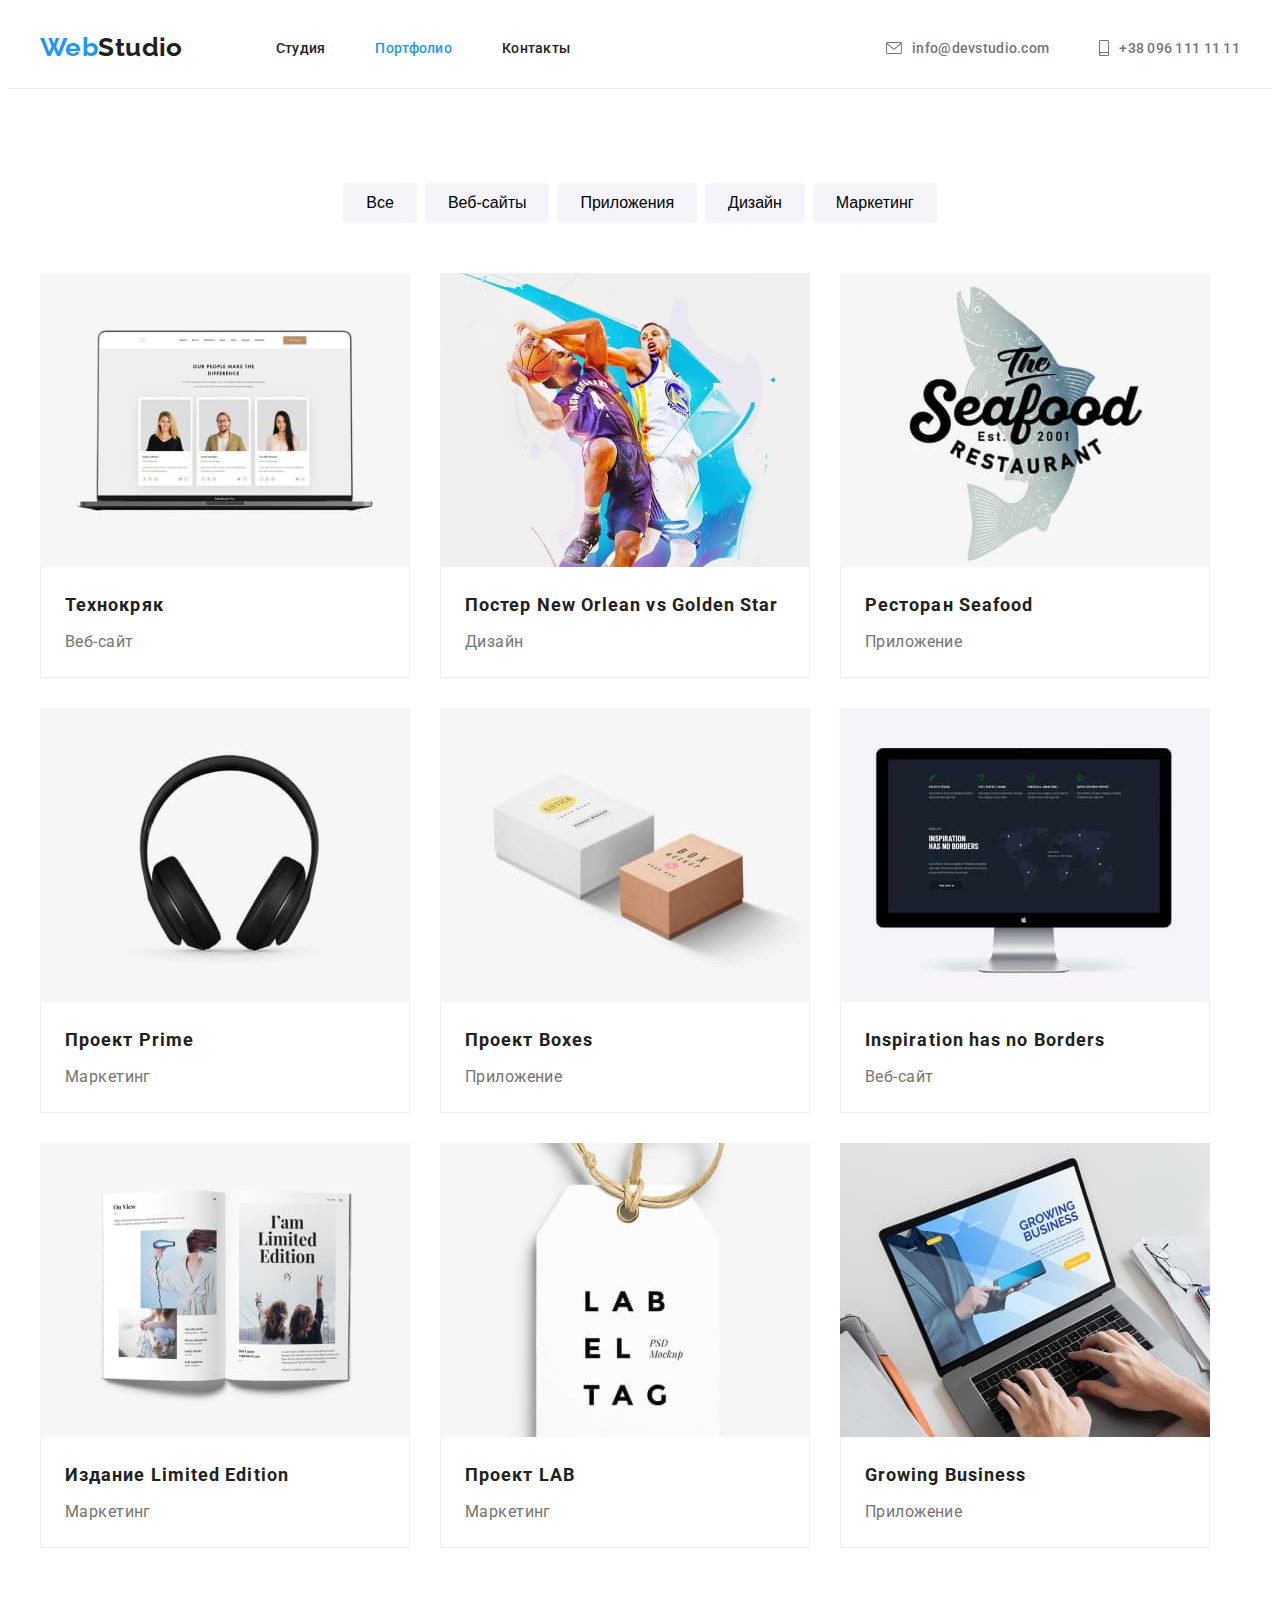
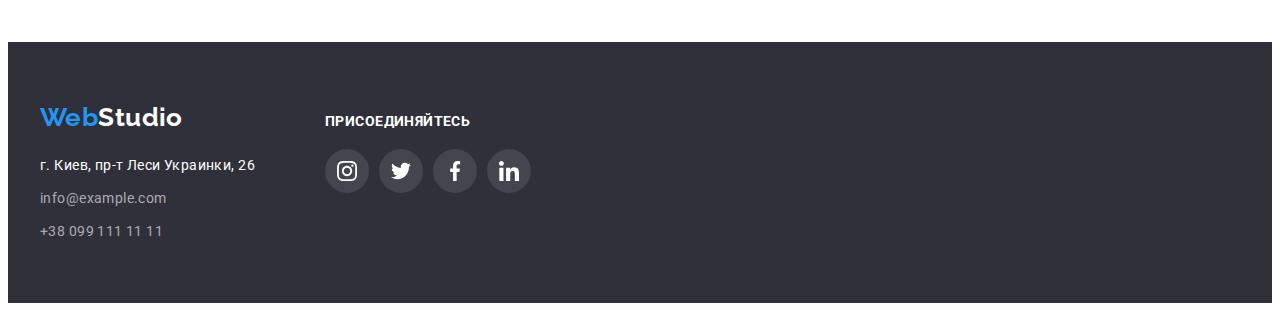
==== portfolio.html @ 10cbb709 "hw_5_start" ====
<!DOCTYPE html>
<html lang="ru">
  <head>
    <meta charset="UTF-8" />
    <meta http-equiv="X-UA-Compatible" content="IE=edge" />
    <meta name="viewport" content="width=device-width, initial-scale=1.0" />
    <title>Портфолио</title>
    <link rel="preconnect" href="https://fonts.googleapis.com" />
    <link rel="preconnect" href="https://fonts.gstatic.com" crossorigin />
    <link
      href="https://fonts.googleapis.com/css2?family=Raleway:wght@700&family=Roboto:wght@400;500;700;900&display=swap"
      rel="stylesheet"
    />
    <link
      rel="stylesheet"
      href="https://cdnjs.cloudflare.com/ajax/libs/modern-normalize/1.1.0/modern-normalize.min.css"
      integrity="sha512-wpPYUAdjBVSE4KJnH1VR1HeZfpl1ub8YT/NKx4PuQ5NmX2tKuGu6U/JRp5y+Y8XG2tV+wKQpNHVUX03MfMFn9Q=="
      crossorigin="anonymous"
      referrerpolicy="no-referrer"
    />
    <link rel="stylesheet" href="./css/styles.css" />
  </head>
  <body>
    <header class="header">
      <div class="container">
        <!--logo-->
        <a class="header-logo link" href="./index.html">
          <span class="header-logo-blue">Web</span>Studio
        </a>
        <!--menu-->
        <nav class="header-nav">
          <ul class="header-menu list">
            <li class="header-m-item">
              <a class="header-link link" href="./index.html">Студия</a>
            </li>
            <li class="header-m-item">
              <a class="header-link link current" href="./portfolio.html"
                >Портфолио</a
              >
            </li>
            <li class="header-m-item">
              <a class="header-link link" href="#contacts">Контакты</a>
            </li>
          </ul>
        </nav>
        <!--contacts-->
        <ul class="header-contact list">
          <li class="header-c-item">
            <a class="header-mail link" href="mailto:info@devstudio.com">
              <svg class="mail-icon" width="16" height="12">
                <use href="./images/icons.svg#icon-mail"></use></svg
              >info@devstudio.com</a
            >
          </li>
          <li class="header-c-item">
            <a class="header-tel link" href="tel:+380961111111">
              <svg class="tel-icon" width="10" height="16">
                <use href="./images/icons.svg#icon-tel"></use></svg
              >+38 096 111 11 11</a
            >
          </li>
        </ul>
      </div>
    </header>
    <main>
      <section class="portfolio">
        <h2 class="visually-hidden">Портфолио</h2>
        <!--filter-->
        <div class="container">
          <ul class="portfolio-b list">
            <li class="portfolio-b-item">
              <button type="button" class="portfolio-button">Все</button>
            </li>
            <li class="portfolio-b-item">
              <button type="button" class="portfolio-button">Веб-сайты</button>
            </li>
            <li class="portfolio-b-item">
              <button type="button" class="portfolio-button">Приложения</button>
            </li>
            <li class="portfolio-b-item">
              <button type="button" class="portfolio-button">Дизайн</button>
            </li>
            <li class="portfolio-b-item">
              <button type="button" class="portfolio-button">Маркетинг</button>
            </li>
          </ul>
          <!--menu-->
          <ul class="portfolio-menu list">
            <li class="portfolio-m-item">
              <a class="portfolio-m-link link" href="">
                <img
                  class="portfolio-m-img"
                  src="./images/1_t.jpg"
                  alt="технокряк"
                  width="370"
                  height="294"
                />
                <div class="portfolio-m-project">
                  <h2 class="portfolio-m-title">Технокряк</h2>
                  <p class="portfolio-m-text">Веб-сайт</p>
                </div>
              </a>
            </li>
            <li class="portfolio-m-item">
              <a class="portfolio-m-link link" href="">
                <img
                  class="portfolio-m-img"
                  src="./images/2_pno_gs.jpg"
                  alt="постер"
                  width="370"
                  height="294"
                />
                <div class="portfolio-m-project">
                  <h2 class="portfolio-m-title">
                    Постер New Orlean vs Golden Star
                  </h2>
                  <p class="portfolio-m-text">Дизайн</p>
                </div>
              </a>
            </li>
            <li class="portfolio-m-item">
              <a class="portfolio-m-link link" href="">
                <img
                  class="portfolio-m-img"
                  src="./images/3_rs.jpg"
                  alt="ресторан"
                  width="370"
                  height="294"
                />
                <div class="portfolio-m-project">
                  <h2 class="portfolio-m-title">Ресторан Seafood</h2>
                  <p class="portfolio-m-text">Приложение</p>
                </div>
              </a>
            </li>
            <li class="portfolio-m-item">
              <a class="portfolio-m-link link" href="">
                <img
                  class="portfolio-m-img"
                  src="./images/4_pp.jpg"
                  alt="прайм"
                  width="370"
                  height="294"
                />
                <div class="portfolio-m-project">
                  <h2 class="portfolio-m-title">Проект Prime</h2>
                  <p class="portfolio-m-text">Маркетинг</p>
                </div>
              </a>
            </li>
            <li class="portfolio-m-item">
              <a class="portfolio-m-link link" href="">
                <img
                  class="portfolio-m-img"
                  src="./images/5_pb.jpg"
                  alt="боксы"
                  width="370"
                  height="294"
                />
                <div class="portfolio-m-project">
                  <h2 class="portfolio-m-title">Проект Boxes</h2>
                  <p class="portfolio-m-text">Приложение</p>
                </div>
              </a>
            </li>
            <li class="portfolio-m-item">
              <a class="portfolio-m-link link" href="">
                <img
                  class="portfolio-m-img"
                  src="./images/6_ib.jpg"
                  alt="вдохновение"
                  width="370"
                  height="294"
                />
                <div class="portfolio-m-project">
                  <h2 class="portfolio-m-title">Inspiration has no Borders</h2>
                  <p class="portfolio-m-text">Веб-сайт</p>
                </div>
              </a>
            </li>
            <li class="portfolio-m-item">
              <a class="portfolio-m-link link" href="">
                <img
                  class="portfolio-m-img"
                  src="./images/7_ele.jpg"
                  alt="издание"
                  width="370"
                  height="294"
                />
                <div class="portfolio-m-project">
                  <h2 class="portfolio-m-title">Издание Limited Edition</h2>
                  <p class="portfolio-m-text">Маркетинг</p>
                </div>
              </a>
            </li>
            <li class="portfolio-m-item">
              <a class="portfolio-m-link link" href="">
                <img
                  class="portfolio-m-img"
                  src="./images/8_pl.jpg"
                  alt="лаборатория"
                  width="370"
                  height="294"
                />
                <div class="portfolio-m-project">
                  <h2 class="portfolio-m-title">Проект LAB</h2>
                  <p class="portfolio-m-text">Маркетинг</p>
                </div>
              </a>
            </li>
            <li class="portfolio-m-item">
              <a class="portfolio-m-link link" href="">
                <img
                  class="portfolio-m-img"
                  src="./images/9_gb.jpg"
                  alt="растущий бизнес"
                  width="370"
                  height="294"
                />
                <div class="portfolio-m-project">
                  <h2 class="portfolio-m-title">Growing Business</h2>
                  <p class="portfolio-m-text">Приложение</p>
                </div>
              </a>
            </li>
          </ul>
        </div>
      </section>
    </main>
    <footer class="footer">
      <div class="container">
        <div class="column-one">
          <!--logo-->
          <a class="footer-logo link" href="./index.html">
            <span class="footer-logo-blue">Web</span>Studio
          </a>
          <!--address-->
          <address class="footer-address" id="contacts">
            <ul class="footer-menu list">
              <li class="footer-m-item">
                <a
                  class="footer-map link"
                  href="https://goo.gl/maps/RR3jkTfYmtPLp5M26"
                  >г. Киев, пр-т Леси Украинки, 26</a
                >
              </li>
              <li class="footer-m-item">
                <a class="footer-mail link" href="mailto:info@devstudio.com"
                  >info@example.com</a
                >
              </li>
              <li class="footer-m-item">
                <a class="footer-tel link" href="tel:+380991111111"
                  >+38 099 111 11 11</a
                >
              </li>
            </ul>
          </address>
        </div>
        <div class="column-two">
          <h3 class="join-title">присоединяйтесь</h3>
          <ul class="join-social list">
            <li class="join-social-item">
              <a class="join-social-link link" href="">
                <svg class="join-social-icon" width="20" height="20">
                  <use href="./images/icons.svg#icon-instagram_2"></use>
                </svg>
              </a>
            </li>
            <li class="join-social-item">
              <a class="join-social-link link" href="">
                <svg class="join-social-icon" width="20" height="20">
                  <use href="./images/icons.svg#icon-twitter_2"></use>
                </svg>
              </a>
            </li>
            <li class="join-social-item">
              <a class="join-social-link link" href="">
                <svg class="join-social-icon" width="20" height="20">
                  <use href="./images/icons.svg#icon-facebook_2"></use>
                </svg>
              </a>
            </li>
            <li class="join-social-item">
              <a class="join-social-link link" href="">
                <svg class="join-social-icon" width="20" height="20">
                  <use href="./images/icons.svg#icon-linkedin_2"></use>
                </svg>
              </a>
            </li>
          </ul>
        </div>
      </div>
    </footer>
  </body>
</html>
---- css/styles.css ----
:root {
    --pas-txt: #212121;
    --act-link-txt: #2196F3;
    --act-btn-txt: #FFFFFF;
    --hd-cont-txt: #757575;
    --ftr-cont-txt: rgba(255, 255, 255, 0.6);
    --sol-bcg: #2F303A;
    --hero-bcg: #E5E5E5;
    --team-bcg: #F5F4FA;    
    }

body {
    font-family: 'Roboto', sans-serif;
    font-size: 14px;
    letter-spacing: 0.03em;
    color: var(--pas-txt);
    background-color: var(--act-btn-txt);    
}

h1, h2, h3, h4, h5, h6, p {
margin-top: 0;
margin-bottom: 0;
}

ul, ol {
    margin-top: 0;
    margin-bottom: 0;
    padding-left: 0;
    }

img {
    display: block;
}

.list {    
    list-style: none;
}

.link {
    text-decoration: none;
}

.container {
    width: 1200px;
    padding-left: 15px;
    padding-right: 15px;
    margin: 0 auto;    
    }

/*------------------------header-------------------------*/

.header {
    border-bottom: 1px solid #ECECEC;
    background: var(--act-btn-txt);    
    }

.header .container { 
    display: flex;
    }

.header-logo {
        margin-right: 93px;
        padding-top: 24px;
        padding-bottom: 25px;

        font-family: 'Raleway';
        font-style: normal;
        font-weight: 700;
        font-size: 26px;
        line-height: calc(31/26);          
        color: var(--pas-txt);        
    }

.header-logo-blue {
        color: var(--act-link-txt);        
        }

.header-menu {
    display: flex;
    }

.header-m-item {    
    margin-right: 50px;
}

.header-m-item:last-child {
    margin-right: 0;
}

.header-link {
        display: block;
        padding-top: 32px;
        padding-bottom: 32px;
        
        font-weight: 500;
        line-height: calc(16/14);
        letter-spacing: 0.02em;
        color: var(--pas-txt);
        
        }

.header-link.current {
    color: var(--act-link-txt);
}

.header-link:hover,
.header-link:focus {
    color: var(--act-link-txt);
}

.header-contact {
    display: flex;
    margin-left: auto;    
}

.header-c-item:not(:last-child) {
    margin-right: 50px;
}

.header-mail,
.header-tel {
        display: flex;
        padding-top: 32px;
        padding-bottom: 32px;
        align-items: center;

        font-weight: 500;        
        line-height: calc(16/14);
        letter-spacing: 0.02em; 
        color: var(--hd-cont-txt);        
    }    

.header-mail:hover,
.header-tel:hover,
.header-mail:focus,
.header-tel:focus {
    color: var(--act-link-txt);
}

.mail-icon,
.tel-icon {
    margin-right: 10px;
    fill: currentColor;
}

/*------------------------main------------------------*/

/*------------solutions------------*/

.solutions {
    padding-top: 200px;
    padding-bottom: 200px;
    text-align: center;
    
    background-color: #C4C4C4;
    background-image: 
    linear-gradient(
        to right,
        rgba(47, 48, 58, 0.4),
        rgba(47, 48, 58, 0.4) 
        ),
    url(../images/solution.jpg);
    max-width: 1600px;
    min-height: 600px;
    margin: 0 auto;
    background-repeat: no-repeat;
    background-position: center;
    background-size: cover;  
}

.solutions-title {
        margin-bottom: 30px;
                
        font-weight: 900;
        font-size: 44px;
        line-height: calc(60/44);        
        letter-spacing: 0.06em;
        text-transform: uppercase;    
        color: var(--act-btn-txt);        
}

.solutions-button {
        display: inline-block;
        border-radius: 4px;
        border: 1px solid transparent;
        padding: 10px 32px;
        
            
        font-weight: 700;
        font-size: 16px;
        line-height: calc(30/16);                 
        color: var(--act-btn-txt);      
        background: var(--act-link-txt);
        cursor: pointer;
        
}

/*------------benefits-------------*/

.benefits {
    padding-top: 94px;
    padding-bottom: 94px;    
    border-color: var(--hero-bcg);
}

.benefits-menu {
    display: flex;
}

.benefits-m-item {
    width: 270px;
    margin-right: 30px;
}

.benefits-m-item:last-child {
    margin-right: 0;
}

.benefits-m-item::before {
    display: block;
    content: "";
    height: 120px;
    background-size: 70px 70px;
    background-repeat: no-repeat;
    background-position: center;
    border-radius: 4px;
    background-color: var(--team-bcg);
    margin-bottom: 30px;
    
}

.icon-antenna::before {
    background-image: url(../images/antenna_1.svg);
}

.icon-clock::before {
    background-image: url(../images/clock_2.svg);
}

.icon-comp::before {
    background-image: url(../images/comp_3.svg);
    }

.icon-astronaut::before {
    background-image: url(../images/astronaut_4.svg);
}

.benefits-title{
    margin-bottom: 10px;

    font-weight: 700; 
    font-size: 14px;   
    line-height: calc(16/14);    
    text-transform: uppercase;    
    }

.benefits-text {       
    line-height: calc(24/14);    
    color: var(--hd-cont-txt);
}

/*------------doing------------*/

.doing {
    padding-bottom: 94px;
    border-color: var(--hero-bcg);
        
}

.doing-menu {
    display: flex;
    }

.doing-title {
        text-align: center;
        margin-bottom: 50px;

        font-weight: 700;
        font-size: 36px;
        line-height: calc(42/36);                  
}

.doing-item {
    margin-right: 30px;
}

.doing-item:last-child {
    margin-right: 0;
}

/*------------team------------*/

.team {
    padding-top: 94px;
    padding-bottom: 94px;
    text-align: center;

    background-color: var(--team-bcg);    
}

.team-menu {
    display: flex;
    }

    .team-item:not(:last-child) {
        margin-right: 30px;
    }

.team-title {
    margin-bottom: 50px;

    font-weight: 700;
    font-size: 36px;
    line-height: calc(42/36);
    }

.team-member {
    padding-top: 30px;
    padding-bottom: 30px;
    background-color: var(--act-btn-txt);
    box-shadow:
    0px 1px 3px rgba(0, 0, 0, 0.12),
    0px 1px 1px rgba(0, 0, 0, 0.14),
    0px 2px 1px rgba(0, 0, 0, 0.2);
    border-radius: 0px 0px 4px 4px;
}

.team-m-title {
    margin-bottom: 10px;

    font-weight: 500;
    font-size: 16px;
    line-height: calc(19/16);    
}

.team-text {
    margin-bottom: 16px;

    font-size: 16px;
    line-height: calc(19/16);        
    color: var(--hd-cont-txt);
    
}

.team-social {
    display: flex;
    justify-content: center;
    gap: 10px;    
}

.team-social-link {    
    width: 44px;
    height: 44px;
    border-radius: 50%;    
    display: flex;
    align-items: center;
    justify-content: center; 
}

.team-social-link:hover,
.team-social-link:focus {
    background-color: var(--act-link-txt);
    }

.team-social-icon {
    fill: #afb1b8;
}

.team-social-link:hover .team-social-icon,
.team-social-link:focus .team-social-icon {
    fill: var(--act-btn-txt);
}


/*------------clients----------- */

.client {
    padding-top: 94px;
    padding-bottom: 94px;
}

.client-title {
    text-align: center;
    margin-bottom: 50px;

    font-weight: 700;
    font-size: 36px;
    line-height: calc(42/36);        
}

.client-menu {
    display: flex;
    justify-content: center;
    gap: 30px;
    
}

.client-m-link {
    width: 170px;
    height: 92px;
    display: flex;
    align-items: center;
    justify-content: center;
    border: 1px solid #AFB1B8;
    border-radius: 4px;
}

.client-m-link:hover,
.client-m-link:focus {
border: 1px solid var(--act-link-txt);
border-radius: 4px;
}

.client-icon {
    fill: #afb1b8;
}

.client-m-link:hover .client-icon,
.client-m-link:focus .client-icon {
    fill: var(--act-link-txt);
}


/*------------portfolio_button------------*/

.visually-hidden {
    position: absolute;
    white-space: nowrap;
    width: 1px;
    height: 1px;
    overflow: hidden;
    border: 0;
    padding: 0;
    clip: rect(0 0 0 0);
    clip-path: inset(50%);
    margin: -1px;
}

.portfolio {
    padding-top: 94px;
    padding-bottom: 94px;    
}

.portfolio-b {
    display: flex;    
    justify-content: center;
    margin-bottom: 50px;
}

.portfolio-b-item:not(:last-child) {
    margin-right: 8px;
}

.portfolio-button {
    display: inline-block;
    border-radius: 4px;
    border: 1px solid transparent;
    padding: 6px 22px;

    font-weight: 500;
    font-size: 16px;
    line-height: calc(26/16);
    text-align: center;
    background: var(--team-bcg);
    cursor: pointer;    
    }

.portfolio-button:hover,
.portfolio-button:focus {
    background: var(--act-link-txt);
    color: var(--act-btn-txt);
    box-shadow: 0px 3px 1px rgba(0, 0, 0, 0.1),
    0px 1px 2px rgba(0, 0, 0, 0.08),
    0px 2px 2px rgba(0, 0, 0, 0.12);
    }

/*------------portfolio_menu------------*/

.portfolio-menu {
    display: flex;
    flex-wrap: wrap;
}

.portfolio-m-item {
    width: 370px;
    margin-right: 30px;
    margin-bottom: 30px;    
}

.portfolio-m-item:nth-child(3n) {
    margin-right: 0;
}

.portfolio-m-item:nth-last-child(-n+3) {
    margin-bottom: 0;
}

.portfolio-m-link {
    display: block;
}

.portfolio-m-link:hover,
.portfolio-m-link:focus {
    box-shadow: 0px 1px 1px rgba(0, 0, 0, 0.12),
        0px 4px 4px rgba(0, 0, 0, 0.06),
        1px 4px 6px rgba(0, 0, 0, 0.16);
}

.portfolio-m-project {
    padding-top: 20px;
    padding-bottom: 20px;
    padding-left: 24px;
    padding-right: 24px;
    border-left: 1px solid #EEEEEE;
    border-right: 1px solid #EEEEEE;
    border-bottom: 1px solid #EEEEEE;

}

.portfolio-m-title {
        margin-bottom: 4px;
        
        font-weight: 700;
        font-size: 18px;
        line-height: calc(36/18);
        letter-spacing: 0.06em;
        color: var(--pas-txt);  
}

.portfolio-m-text {
        font-size: 16px;
        line-height: calc(30/16);           
        color: var(--hd-cont-txt);
}

/*------------------------footer------------------------*/

.footer {
    padding-top: 60px;
    padding-bottom: 60px;

    background-color: var(--sol-bcg);    
}

.footer .container {
    display: flex;
    align-items: baseline;
}

.column-one {
    margin-right: 70px;
}

.footer-logo {
    margin-bottom: 20px;

    display: inline-block;
    font-family: "Raleway";
    font-weight: 700;
    font-size: 26px;
    line-height: calc(31/26);
    color: var(--act-btn-txt);
        
}

.footer-logo-blue {        
        color: var(--act-link-txt);        
}

.footer-address {
    font-style: normal;    
}

.footer-m-item {
    display: block;
    }

.footer-m-item:not(:last-child) {
    margin-bottom: 9px;
}   

.footer-map {    
    line-height: calc(24/14);
    color: var(--act-btn-txt);    
}

.footer-mail,
.footer-tel {
    line-height: calc(24/14);
    color: rgba(255, 255, 255, 0.6);    
}

.footer-map:hover,
.footer-map:focus
.footer-mail:hover,
.footer-tel:hover,
.footer-mail:focus,
.footer-tel:focus{
    color: var(--act-link-txt);
}

.join-title {
    margin-bottom: 20px;
    
    font-weight: 700;
    font-size: 14px;
    line-height: calc(16/14);
    letter-spacing: 0.03em;
    text-transform: uppercase;
    color: var(--act-btn-txt);
}

.join-social {
    display: flex;
}

.join-social-item:not(:last-child) {
    margin-right: 10px;
}

.join-social-link {
    display: flex;
    width: 44px;
    height: 44px;
    border-radius: 50%;
    align-items: center;
    justify-content: center;
    
    background: rgba(255, 255, 255, 0.1);
}

.join-social-link:hover,
.join-social-link:focus {
    background-color: #2196F3;
}

.join-social-icon {
    fill: var(--act-btn-txt);
}
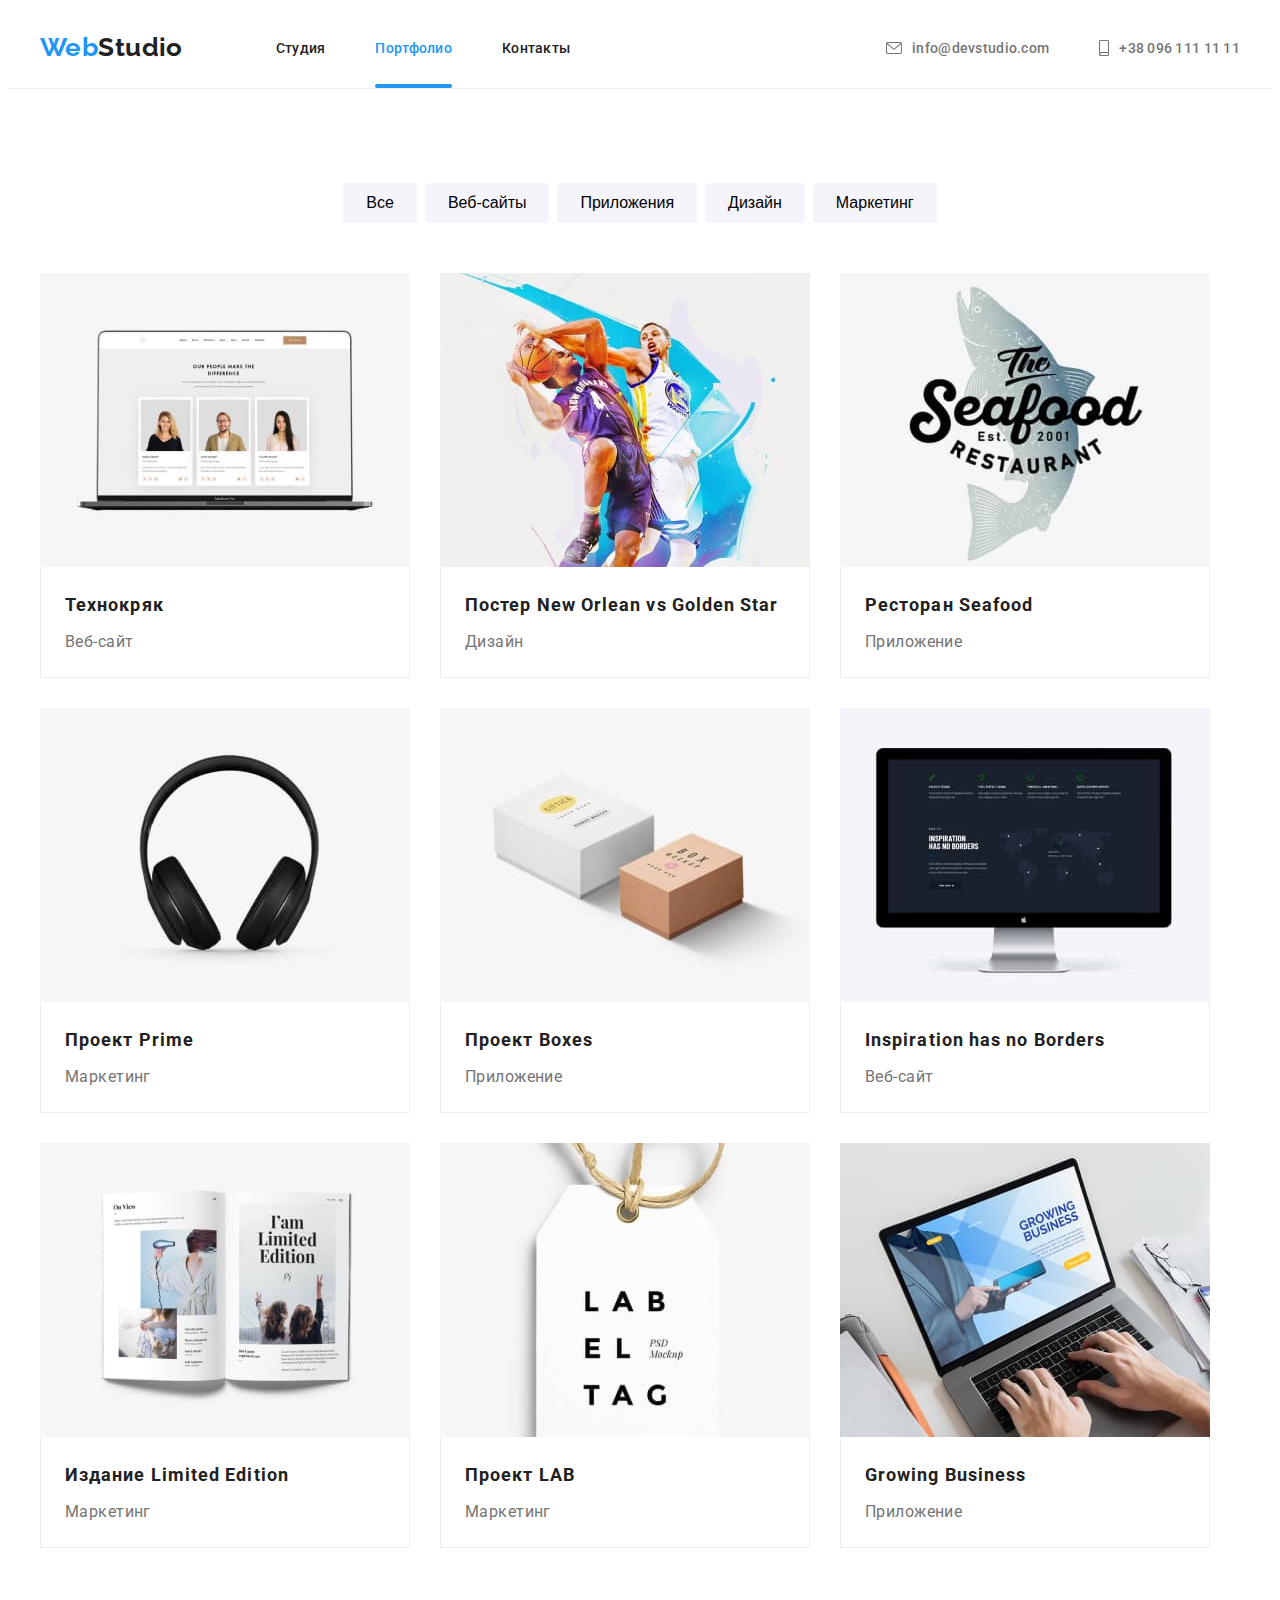
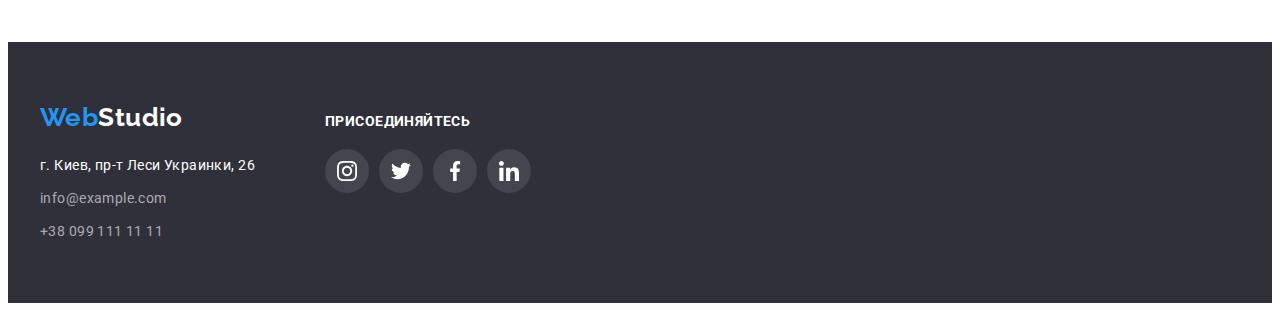
==== commit 8a76ecba: "hw_5_overlay_first" ====
--- a/portfolio.html
+++ b/portfolio.html
@@ -87,6 +87,7 @@
           <!--menu-->
           <ul class="portfolio-menu list">
             <li class="portfolio-m-item">
+              <div class="portfolio-m-overlay">
               <a class="portfolio-m-link link" href="">
                 <img
                   class="portfolio-m-img"
@@ -95,6 +96,13 @@
                   width="370"
                   height="294"
                 />
+                <p class="portfolio-m-overtext">
+                  Ресурс предлагает комплексные предложения с разным уровнем
+                  функционала и сервисов. Все это позволит посетителю получить
+                  исчерпывающие сведения  +о компании или частном лице.
+                </p>
+              </div>
                 <div class="portfolio-m-project">
                   <h2 class="portfolio-m-title">Технокряк</h2>
                   <p class="portfolio-m-text">Веб-сайт</p>
--- a/css/styles.css
+++ b/css/styles.css
@@ -6,7 +6,8 @@
     --ftr-cont-txt: rgba(255, 255, 255, 0.6);
     --sol-bcg: #2F303A;
     --hero-bcg: #E5E5E5;
-    --team-bcg: #F5F4FA;    
+    --team-bcg: #F5F4FA;
+    --trnstn: 250ms cubic-bezier(0.4, 0, 0.2, 1);
     }
 
 body {
@@ -96,16 +97,32 @@
         line-height: calc(16/14);
         letter-spacing: 0.02em;
         color: var(--pas-txt);
-        
+
+        transition: color var(--trnstn);               
         }
-
-.header-link.current {
-    color: var(--act-link-txt);
-}
 
 .header-link:hover,
 .header-link:focus {
     color: var(--act-link-txt);
+}
+
+.header-link.current {
+    color: var(--act-link-txt);
+    }
+
+.current {
+    position: relative;
+}
+
+.current::after {
+    position: absolute;
+    content: '';
+    width: 100%;
+    height: 4px;
+    border-radius: 2px;
+    left: 0px;
+    bottom: 0px;
+    background-color: #2196F3;
 }
 
 .header-contact {
@@ -127,8 +144,11 @@
         font-weight: 500;        
         line-height: calc(16/14);
         letter-spacing: 0.02em; 
-        color: var(--hd-cont-txt);        
-    }    
+        color: var(--hd-cont-txt);
+
+        transition: color var(--trnstn);
+        
+        }    
 
 .header-mail:hover,
 .header-tel:hover,
@@ -141,7 +161,7 @@
 .tel-icon {
     margin-right: 10px;
     fill: currentColor;
-}
+    }
 
 /*------------------------main------------------------*/
 
@@ -282,10 +302,32 @@
 
 .doing-item {
     margin-right: 30px;
+
+    position: relative;
 }
 
 .doing-item:last-child {
     margin-right: 0;
+}
+
+.doing-label {
+    display: block;
+    padding-top: 27px;
+    padding-bottom: 27px;
+
+    font-weight: 700;
+    font-size: 14px;
+    line-height: calc(16/14);
+    text-align: center;
+    letter-spacing: 0.03em;
+    text-transform: uppercase;    
+    color: var(--act-btn-txt);
+    background-color: rgba(47, 48, 58, 0.8);
+
+    position: absolute;
+    width: 100%;
+    bottom: 0px;
+    left: 0px;
 }
 
 /*------------team------------*/
@@ -354,8 +396,10 @@
     border-radius: 50%;    
     display: flex;
     align-items: center;
-    justify-content: center; 
-}
+    justify-content: center;
+
+    transition: background-color var(--trnstn);
+    }
 
 .team-social-link:hover,
 .team-social-link:focus {
@@ -363,8 +407,10 @@
     }
 
 .team-social-icon {
-    fill: #afb1b8;
-}
+    fill: #afb1b8; 
+
+    transition: fill var(--trnstn);
+    }
 
 .team-social-link:hover .team-social-icon,
 .team-social-link:focus .team-social-icon {
@@ -403,17 +449,20 @@
     justify-content: center;
     border: 1px solid #AFB1B8;
     border-radius: 4px;
-}
+
+    transition: color var(--trnstn);
+    }
 
 .client-m-link:hover,
 .client-m-link:focus {
 border: 1px solid var(--act-link-txt);
-border-radius: 4px;
 }
 
 .client-icon {
     fill: #afb1b8;
-}
+
+    transition: fill var(--trnstn);
+    }
 
 .client-m-link:hover .client-icon,
 .client-m-link:focus .client-icon {
@@ -461,13 +510,17 @@
     font-size: 16px;
     line-height: calc(26/16);
     text-align: center;
-    background: var(--team-bcg);
-    cursor: pointer;    
+    background-color: var(--team-bcg);
+    cursor: pointer;
+    
+    transition-property: background-color, color, box-shadow;
+    transition-duration: 250ms;
+    transition-timing-function: cubic-bezier(0.4, 0, 0.2, 1);
     }
 
 .portfolio-button:hover,
 .portfolio-button:focus {
-    background: var(--act-link-txt);
+    background-color: var(--act-link-txt);
     color: var(--act-btn-txt);
     box-shadow: 0px 3px 1px rgba(0, 0, 0, 0.1),
     0px 1px 2px rgba(0, 0, 0, 0.08),
@@ -484,8 +537,10 @@
 .portfolio-m-item {
     width: 370px;
     margin-right: 30px;
-    margin-bottom: 30px;    
-}
+    margin-bottom: 30px;
+    
+    transition: box-shadow var(--trnstn);    
+    }
 
 .portfolio-m-item:nth-child(3n) {
     margin-right: 0;
@@ -495,15 +550,43 @@
     margin-bottom: 0;
 }
 
-.portfolio-m-link {
-    display: block;
-}
-
-.portfolio-m-link:hover,
-.portfolio-m-link:focus {
+.portfolio-m-item:hover,
+.portfolio-m-item:focus {
     box-shadow: 0px 1px 1px rgba(0, 0, 0, 0.12),
         0px 4px 4px rgba(0, 0, 0, 0.06),
         1px 4px 6px rgba(0, 0, 0, 0.16);
+}
+
+.portfolio-m-link {
+    display: block;    
+}
+
+.portfolio-m-overlay {
+    position: relative;
+    overflow: hidden;
+}
+
+.portfolio-m-overtext {
+    font-weight: 400;
+    font-size: 18px;
+    line-height: calc(28/18);     
+    letter-spacing: 0.03em;    
+    color: var(--act-btn-txt);
+    background-color: rgba(33, 150, 243, 0.9);
+
+    position: absolute;
+    top: 0px;
+    left: 0px;
+    height: 100%;
+    padding: 63px 24px;
+    transform: translateY(101%);
+    transition: transform var(--trnstn);
+    overflow: auto;
+}
+
+.portfolio-m-item:hover .portfolio-m-overtext,
+.portfolio-m-item:focus .portfolio-m-overtext {
+    transform: translateY(0%);
 }
 
 .portfolio-m-project {
@@ -581,21 +664,25 @@
 
 .footer-map {    
     line-height: calc(24/14);
-    color: var(--act-btn-txt);    
+    color: var(--act-btn-txt);
+    
+    transition: color var(--trnstn);
 }
 
 .footer-mail,
 .footer-tel {
     line-height: calc(24/14);
-    color: rgba(255, 255, 255, 0.6);    
+    color: rgba(255, 255, 255, 0.6);
+    
+    transition: color var(--trnstn);
 }
 
 .footer-map:hover,
-.footer-map:focus
+.footer-map:focus,
 .footer-mail:hover,
 .footer-tel:hover,
 .footer-mail:focus,
-.footer-tel:focus{
+.footer-tel:focus {
     color: var(--act-link-txt);
 }
 
@@ -627,6 +714,8 @@
     justify-content: center;
     
     background: rgba(255, 255, 255, 0.1);
+
+    transition: background-color var(--trnstn);
 }
 
 .join-social-link:hover,
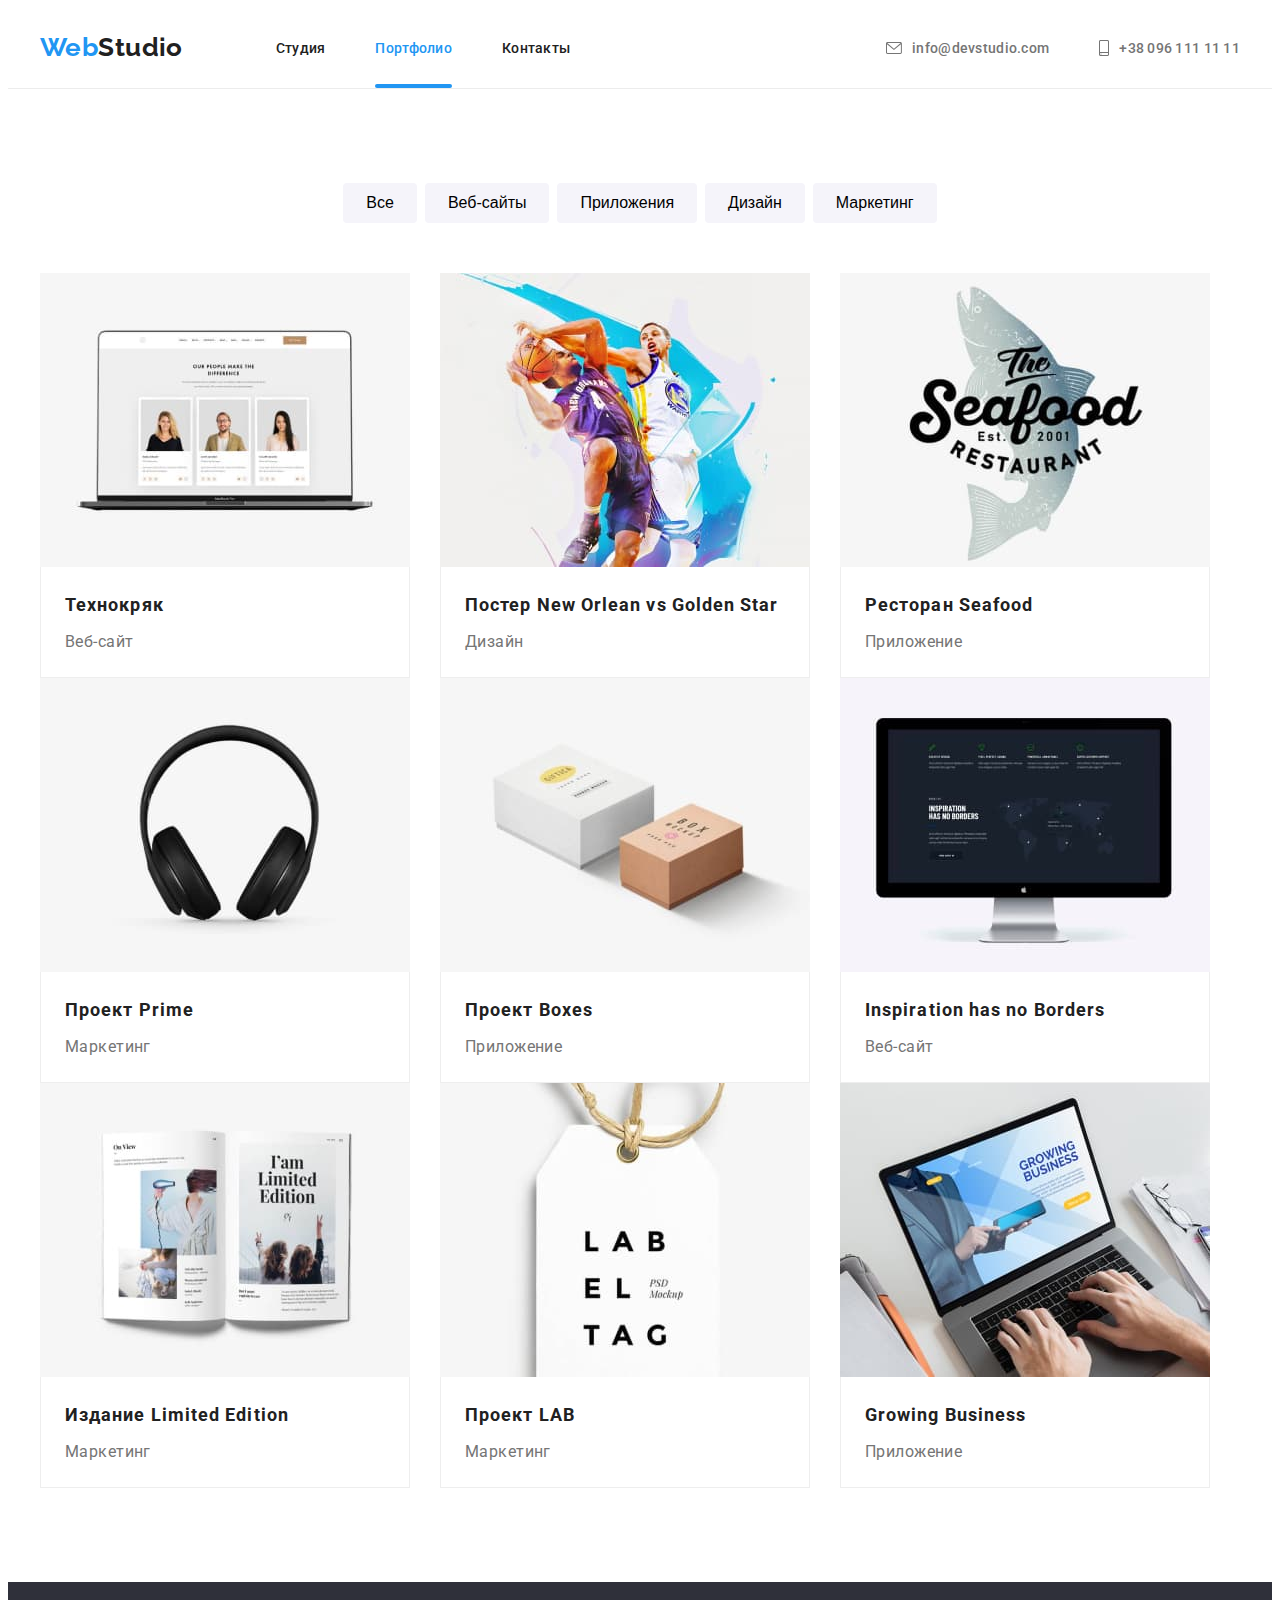
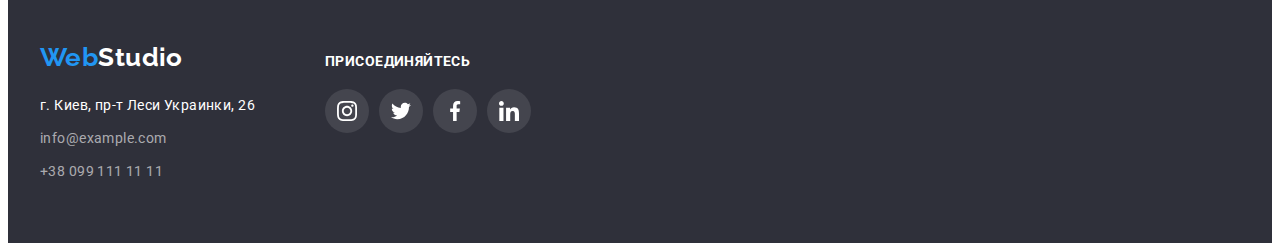
==== commit 38d5b9c6: "hw_5_mentor" ====
--- a/portfolio.html
+++ b/portfolio.html
@@ -86,151 +86,219 @@
           </ul>
           <!--menu-->
           <ul class="portfolio-menu list">
-            <li class="portfolio-m-item">
-              <div class="portfolio-m-overlay">
-              <a class="portfolio-m-link link" href="">
-                <img
-                  class="portfolio-m-img"
-                  src="./images/1_t.jpg"
-                  alt="технокряк"
-                  width="370"
-                  height="294"
-                />
-                <p class="portfolio-m-overtext">
-                  Ресурс предлагает комплексные предложения с разным уровнем
-                  функционала и сервисов. Все это позволит посетителю получить
-                  исчерпывающие сведения  -о компании или частном лице.
-                </p>
-              </div>
+            <a class="portfolio-m-link link" href="">
+              <li class="portfolio-m-item">
+                <div class="portfolio-m-overlay">
+                  <img
+                    class="portfolio-m-img"
+                    src="./images/1_t.jpg"
+                    alt="технокряк"
+                    width="370"
+                    height="294"
+                  />
+                  <p class="portfolio-m-overtext">
+                    Ресурс предлагает комплексные предложения с разным уровнем
+                    функционала и сервисов. Все это позволит посетителю получить
+                    исчерпывающие сведения  +о компании или частном лице.
+                  </p>
+                </div>
                 <div class="portfolio-m-project">
                   <h2 class="portfolio-m-title">Технокряк</h2>
                   <p class="portfolio-m-text">Веб-сайт</p>
                 </div>
-              </a>
-            </li>
-            <li class="portfolio-m-item">
-              <a class="portfolio-m-link link" href="">
-                <img
-                  class="portfolio-m-img"
-                  src="./images/2_pno_gs.jpg"
-                  alt="постер"
-                  width="370"
-                  height="294"
-                />
+              </li>
+            </a>
+            <a class="portfolio-m-link link" href="">
+              <li class="portfolio-m-item">
+                <div class="portfolio-m-overlay">
+                  <img
+                    class="portfolio-m-img"
+                    src="./images/2_pno_gs.jpg"
+                    alt="постер"
+                    width="370"
+                    height="294"
+                  />
+                  <p class="portfolio-m-overtext">
+                    Ресурс предлагает комплексные предложения с разным уровнем
+                    функционала и сервисов. Все это позволит посетителю получить
+                    исчерпывающие сведения  +о компании или частном лице. Ресурс
+                    предлагает комплексные предложения с разным уровнем
+                    функционала и сервисов. Все это позволит посетителю получить
+                    исчерпывающие сведения  +о компании или частном лице.
+                  </p>
+                </div>
                 <div class="portfolio-m-project">
                   <h2 class="portfolio-m-title">
                     Постер New Orlean vs Golden Star
                   </h2>
                   <p class="portfolio-m-text">Дизайн</p>
                 </div>
-              </a>
-            </li>
-            <li class="portfolio-m-item">
-              <a class="portfolio-m-link link" href="">
-                <img
-                  class="portfolio-m-img"
-                  src="./images/3_rs.jpg"
-                  alt="ресторан"
-                  width="370"
-                  height="294"
-                />
+              </li>
+            </a>
+            <a class="portfolio-m-link link" href="">
+              <li class="portfolio-m-item">
+                <div class="portfolio-m-overlay">
+                  <img
+                    class="portfolio-m-img"
+                    src="./images/3_rs.jpg"
+                    alt="ресторан"
+                    width="370"
+                    height="294"
+                  />
+                  <p class="portfolio-m-overtext">
+                    Ресурс предлагает комплексные предложения с разным уровнем
+                    функционала и сервисов. Все это позволит посетителю получить
+                    исчерпывающие сведения  +о компании или частном лице.
+                  </p>
+                </div>
                 <div class="portfolio-m-project">
                   <h2 class="portfolio-m-title">Ресторан Seafood</h2>
                   <p class="portfolio-m-text">Приложение</p>
                 </div>
-              </a>
-            </li>
-            <li class="portfolio-m-item">
-              <a class="portfolio-m-link link" href="">
-                <img
-                  class="portfolio-m-img"
-                  src="./images/4_pp.jpg"
-                  alt="прайм"
-                  width="370"
-                  height="294"
-                />
+              </li>
+            </a>
+            <a class="portfolio-m-link link" href="">
+              <li class="portfolio-m-item">
+                <div class="portfolio-m-overlay">
+                  <img
+                    class="portfolio-m-img"
+                    src="./images/4_pp.jpg"
+                    alt="прайм"
+                    width="370"
+                    height="294"
+                  />
+                  <p class="portfolio-m-overtext">
+                    Ресурс предлагает комплексные предложения с разным уровнем
+                    функционала и сервисов. Все это позволит посетителю получить
+                    исчерпывающие сведения  +о компании или частном лице.
+                  </p>
+                </div>
                 <div class="portfolio-m-project">
                   <h2 class="portfolio-m-title">Проект Prime</h2>
                   <p class="portfolio-m-text">Маркетинг</p>
                 </div>
-              </a>
-            </li>
-            <li class="portfolio-m-item">
-              <a class="portfolio-m-link link" href="">
-                <img
-                  class="portfolio-m-img"
-                  src="./images/5_pb.jpg"
-                  alt="боксы"
-                  width="370"
-                  height="294"
-                />
+              </li>
+            </a>
+            <a class="portfolio-m-link link" href="">
+              <li class="portfolio-m-item">
+                <div class="portfolio-m-overlay">
+                  <img
+                    class="portfolio-m-img"
+                    src="./images/5_pb.jpg"
+                    alt="боксы"
+                    width="370"
+                    height="294"
+                  />
+                  <p class="portfolio-m-overtext">
+                    Ресурс предлагает комплексные предложения с разным уровнем
+                    функционала и сервисов. Все это позволит посетителю получить
+                    исчерпывающие сведения  +о компании или частном лице.
+                  </p>
+                </div>
                 <div class="portfolio-m-project">
                   <h2 class="portfolio-m-title">Проект Boxes</h2>
                   <p class="portfolio-m-text">Приложение</p>
                 </div>
-              </a>
-            </li>
-            <li class="portfolio-m-item">
-              <a class="portfolio-m-link link" href="">
-                <img
-                  class="portfolio-m-img"
-                  src="./images/6_ib.jpg"
-                  alt="вдохновение"
-                  width="370"
-                  height="294"
-                />
+              </li>
+            </a>
+            <a class="portfolio-m-link link" href="">
+              <li class="portfolio-m-item">
+                <div class="portfolio-m-overlay">
+                  <img
+                    class="portfolio-m-img"
+                    src="./images/6_ib.jpg"
+                    alt="вдохновение"
+                    width="370"
+                    height="294"
+                  />
+                  <p class="portfolio-m-overtext">
+                    Ресурс предлагает комплексные предложения с разным уровнем
+                    функционала и сервисов. Все это позволит посетителю получить
+                    исчерпывающие сведения  +о компании или частном лице.
+                  </p>
+                </div>
                 <div class="portfolio-m-project">
                   <h2 class="portfolio-m-title">Inspiration has no Borders</h2>
                   <p class="portfolio-m-text">Веб-сайт</p>
                 </div>
-              </a>
-            </li>
-            <li class="portfolio-m-item">
-              <a class="portfolio-m-link link" href="">
-                <img
-                  class="portfolio-m-img"
-                  src="./images/7_ele.jpg"
-                  alt="издание"
-                  width="370"
-                  height="294"
-                />
+              </li>
+            </a>
+            <a class="portfolio-m-link link" href="">
+              <li class="portfolio-m-item">
+                <div class="portfolio-m-overlay">
+                  <img
+                    class="portfolio-m-img"
+                    src="./images/7_ele.jpg"
+                    alt="издание"
+                    width="370"
+                    height="294"
+                  />
+                  <p class="portfolio-m-overtext">
+                    Ресурс предлагает комплексные предложения с разным уровнем
+                    функционала и сервисов. Все это позволит посетителю получить
+                    исчерпывающие сведения  +о компании или частном лице.
+                  </p>
+                </div>
                 <div class="portfolio-m-project">
                   <h2 class="portfolio-m-title">Издание Limited Edition</h2>
                   <p class="portfolio-m-text">Маркетинг</p>
                 </div>
-              </a>
-            </li>
-            <li class="portfolio-m-item">
-              <a class="portfolio-m-link link" href="">
-                <img
-                  class="portfolio-m-img"
-                  src="./images/8_pl.jpg"
-                  alt="лаборатория"
-                  width="370"
-                  height="294"
-                />
+              </li>
+            </a>
+            <a class="portfolio-m-link link" href="">
+              <li class="portfolio-m-item">
+                <div class="portfolio-m-overlay">
+                  <img
+                    class="portfolio-m-img"
+                    src="./images/8_pl.jpg"
+                    alt="лаборатория"
+                    width="370"
+                    height="294"
+                  />
+                  <p class="portfolio-m-overtext">
+                    Ресурс предлагает комплексные предложения с разным уровнем
+                    функционала и сервисов. Все это позволит посетителю получить
+                    исчерпывающие сведения  +о компании или частном лице.
+                  </p>
+                </div>
                 <div class="portfolio-m-project">
                   <h2 class="portfolio-m-title">Проект LAB</h2>
                   <p class="portfolio-m-text">Маркетинг</p>
                 </div>
-              </a>
-            </li>
-            <li class="portfolio-m-item">
-              <a class="portfolio-m-link link" href="">
-                <img
-                  class="portfolio-m-img"
-                  src="./images/9_gb.jpg"
-                  alt="растущий бизнес"
-                  width="370"
-                  height="294"
-                />
+              </li>
+            </a>
+            <a class="portfolio-m-link link" href="">
+              <li class="portfolio-m-item">
+                <div class="portfolio-m-overlay">
+                  <img
+                    class="portfolio-m-img"
+                    src="./images/9_gb.jpg"
+                    alt="растущий бизнес"
+                    width="370"
+                    height="294"
+                  />
+                  <p class="portfolio-m-overtext">
+                    Ресурс предлагает комплексные предложения с разным уровнем
+                    функционала и сервисов. Все это позволит посетителю получить
+                    исчерпывающие сведения  +о компании или частном лице.
+                  </p>
+                </div>
                 <div class="portfolio-m-project">
                   <h2 class="portfolio-m-title">Growing Business</h2>
                   <p class="portfolio-m-text">Приложение</p>
                 </div>
-              </a>
-            </li>
+              </li>
+            </a>
           </ul>
         </div>
       </section>
--- a/css/styles.css
+++ b/css/styles.css
@@ -557,9 +557,9 @@
         1px 4px 6px rgba(0, 0, 0, 0.16);
 }
 
-.portfolio-m-link {
+/* .portfolio-m-link {
     display: block;    
-}
+} */
 
 .portfolio-m-overlay {
     position: relative;
@@ -727,3 +727,55 @@
     fill: var(--act-btn-txt);
 }
 
+.backdrop {
+    position: fixed;
+    top: 0px;
+    width: 100vw;
+    height: 100vh;
+    background-color: rgba(0, 0, 0, 0.2);
+    transition: opacity var(--trnstn), visibility var(--trnstn);
+}
+
+.is-hidden {
+    visibility: hidden;
+    opacity: 0;
+    pointer-events: none;
+}
+
+.backdrop.is-hidden .modal {
+    transform: translate(-50%, -50%) scale(0);
+}
+
+.modal {
+    width: 528px;
+    min-height: 581px;
+    border-radius: 4px;
+    background-color: var(--act-btn-txt);
+    box-shadow: 0px 1px 3px rgba(0, 0, 0, 0.12),
+        0px 1px 1px rgba(0, 0, 0, 0.14),
+        0px 2px 1px rgba(0, 0, 0, 0.2);
+    
+    position: absolute;
+    top: 50%;
+    left: 50%;
+    transform: translate(-50%, -50%) scale(1);
+    transition: transform var(--trnstn);
+}
+
+.modal-close {
+    display: flex;
+    align-items: center;
+    justify-content: center;
+
+    width: 30px;
+    height: 30px;
+    background-color: var(--act-btn-txt);
+    border: 1px solid rgba(0, 0, 0, 0.1);
+    border-radius: 50%;
+
+    position: absolute;
+    top: 8px;
+    right: 8px;    
+}
+
+
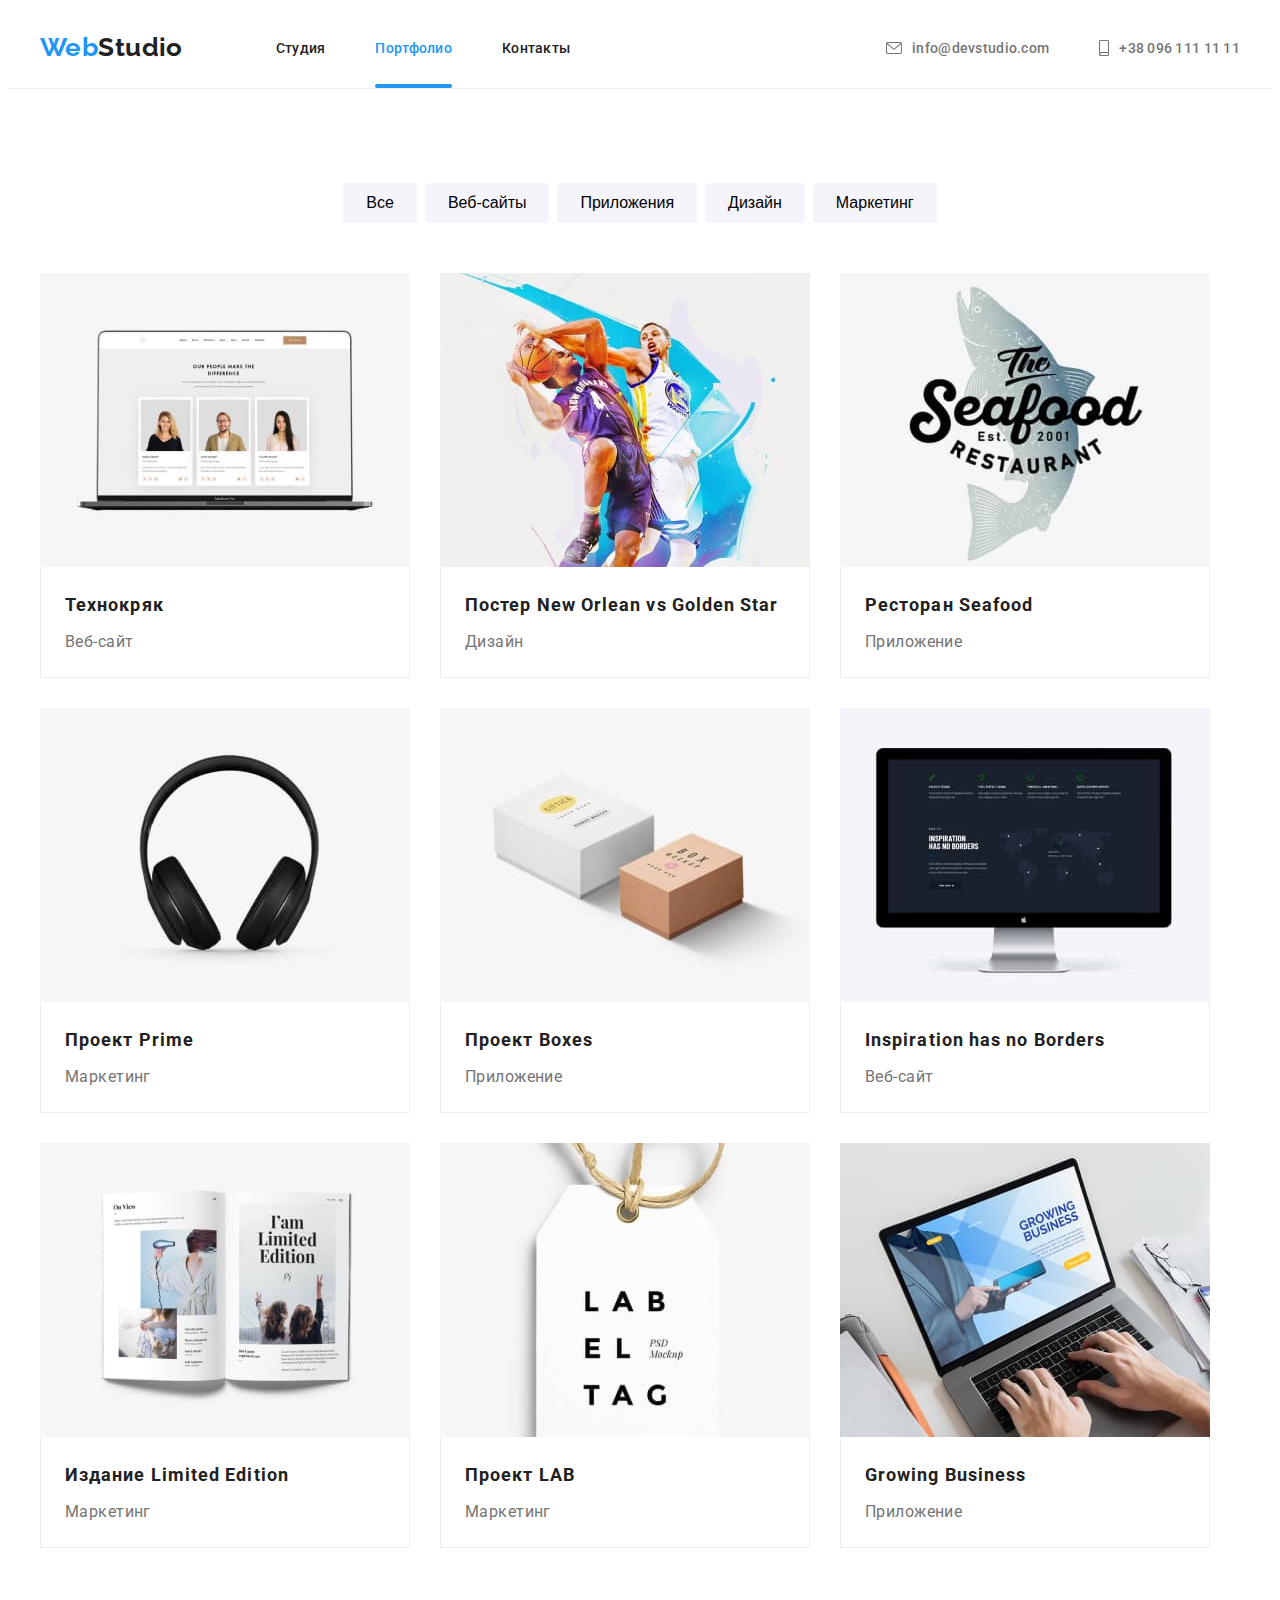
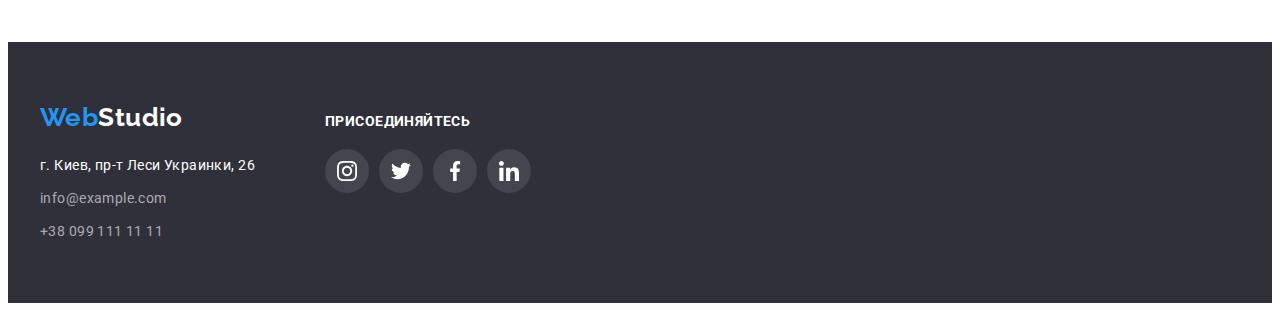
==== commit 1c481ee7: "hw_5_mentor_2" ====
--- a/portfolio.html
+++ b/portfolio.html
@@ -86,8 +86,8 @@
           </ul>
           <!--menu-->
           <ul class="portfolio-menu list">
-            <a class="portfolio-m-link link" href="">
-              <li class="portfolio-m-item">
+            <li class="portfolio-m-item">
+              <a class="portfolio-m-link link" href="">
                 <div class="portfolio-m-overlay">
                   <img
                     class="portfolio-m-img"
@@ -107,10 +107,10 @@
                   <h2 class="portfolio-m-title">Технокряк</h2>
                   <p class="portfolio-m-text">Веб-сайт</p>
                 </div>
-              </li>
-            </a>
-            <a class="portfolio-m-link link" href="">
-              <li class="portfolio-m-item">
+              </a>
+            </li>
+            <li class="portfolio-m-item">
+              <a class="portfolio-m-link link" href="">
                 <div class="portfolio-m-overlay">
                   <img
                     class="portfolio-m-img"
@@ -136,10 +136,10 @@
                   </h2>
                   <p class="portfolio-m-text">Дизайн</p>
                 </div>
-              </li>
-            </a>
-            <a class="portfolio-m-link link" href="">
-              <li class="portfolio-m-item">
+              </a>
+            </li>
+            <li class="portfolio-m-item">
+              <a class="portfolio-m-link link" href="">
                 <div class="portfolio-m-overlay">
                   <img
                     class="portfolio-m-img"
@@ -159,10 +159,10 @@
                   <h2 class="portfolio-m-title">Ресторан Seafood</h2>
                   <p class="portfolio-m-text">Приложение</p>
                 </div>
-              </li>
-            </a>
-            <a class="portfolio-m-link link" href="">
-              <li class="portfolio-m-item">
+              </a>
+            </li>
+            <li class="portfolio-m-item">
+              <a class="portfolio-m-link link" href="">
                 <div class="portfolio-m-overlay">
                   <img
                     class="portfolio-m-img"
@@ -182,10 +182,10 @@
                   <h2 class="portfolio-m-title">Проект Prime</h2>
                   <p class="portfolio-m-text">Маркетинг</p>
                 </div>
-              </li>
-            </a>
-            <a class="portfolio-m-link link" href="">
-              <li class="portfolio-m-item">
+              </a>
+            </li>
+            <li class="portfolio-m-item">
+              <a class="portfolio-m-link link" href="">
                 <div class="portfolio-m-overlay">
                   <img
                     class="portfolio-m-img"
@@ -205,10 +205,10 @@
                   <h2 class="portfolio-m-title">Проект Boxes</h2>
                   <p class="portfolio-m-text">Приложение</p>
                 </div>
-              </li>
-            </a>
-            <a class="portfolio-m-link link" href="">
-              <li class="portfolio-m-item">
+              </a>
+            </li>
+            <li class="portfolio-m-item">
+              <a class="portfolio-m-link link" href="">
                 <div class="portfolio-m-overlay">
                   <img
                     class="portfolio-m-img"
@@ -228,10 +228,10 @@
                   <h2 class="portfolio-m-title">Inspiration has no Borders</h2>
                   <p class="portfolio-m-text">Веб-сайт</p>
                 </div>
-              </li>
-            </a>
-            <a class="portfolio-m-link link" href="">
-              <li class="portfolio-m-item">
+              </a>
+            </li>
+            <li class="portfolio-m-item">
+              <a class="portfolio-m-link link" href="">
                 <div class="portfolio-m-overlay">
                   <img
                     class="portfolio-m-img"
@@ -251,10 +251,10 @@
                   <h2 class="portfolio-m-title">Издание Limited Edition</h2>
                   <p class="portfolio-m-text">Маркетинг</p>
                 </div>
-              </li>
-            </a>
-            <a class="portfolio-m-link link" href="">
-              <li class="portfolio-m-item">
+              </a>
+            </li>
+            <li class="portfolio-m-item">
+              <a class="portfolio-m-link link" href="">
                 <div class="portfolio-m-overlay">
                   <img
                     class="portfolio-m-img"
@@ -274,10 +274,10 @@
                   <h2 class="portfolio-m-title">Проект LAB</h2>
                   <p class="portfolio-m-text">Маркетинг</p>
                 </div>
-              </li>
-            </a>
-            <a class="portfolio-m-link link" href="">
-              <li class="portfolio-m-item">
+              </a>
+            </li>
+            <li class="portfolio-m-item">
+              <a class="portfolio-m-link link" href="">
                 <div class="portfolio-m-overlay">
                   <img
                     class="portfolio-m-img"
@@ -297,8 +297,8 @@
                   <h2 class="portfolio-m-title">Growing Business</h2>
                   <p class="portfolio-m-text">Приложение</p>
                 </div>
-              </li>
-            </a>
+              </a>
+            </li>
           </ul>
         </div>
       </section>
--- a/css/styles.css
+++ b/css/styles.css
@@ -450,12 +450,12 @@
     border: 1px solid #AFB1B8;
     border-radius: 4px;
 
-    transition: color var(--trnstn);
+    transition: border-color var(--trnstn);
     }
 
 .client-m-link:hover,
 .client-m-link:focus {
-border: 1px solid var(--act-link-txt);
+border-color: var(--act-link-txt);
 }
 
 .client-icon {
@@ -537,9 +537,7 @@
 .portfolio-m-item {
     width: 370px;
     margin-right: 30px;
-    margin-bottom: 30px;
-    
-    transition: box-shadow var(--trnstn);    
+    margin-bottom: 30px;        
     }
 
 .portfolio-m-item:nth-child(3n) {
@@ -550,16 +548,16 @@
     margin-bottom: 0;
 }
 
-.portfolio-m-item:hover,
-.portfolio-m-item:focus {
+portfolio-m-link {
+    transition: box-shadow var(--trnstn);
+}
+
+.portfolio-m-link:hover,
+.portfolio-m-link:focus {
     box-shadow: 0px 1px 1px rgba(0, 0, 0, 0.12),
         0px 4px 4px rgba(0, 0, 0, 0.06),
         1px 4px 6px rgba(0, 0, 0, 0.16);
 }
-
-/* .portfolio-m-link {
-    display: block;    
-} */
 
 .portfolio-m-overlay {
     position: relative;
@@ -584,8 +582,8 @@
     overflow: auto;
 }
 
-.portfolio-m-item:hover .portfolio-m-overtext,
-.portfolio-m-item:focus .portfolio-m-overtext {
+.portfolio-m-link:hover .portfolio-m-overtext,
+.portfolio-m-link:focus .portfolio-m-overtext {
     transform: translateY(0%);
 }
 
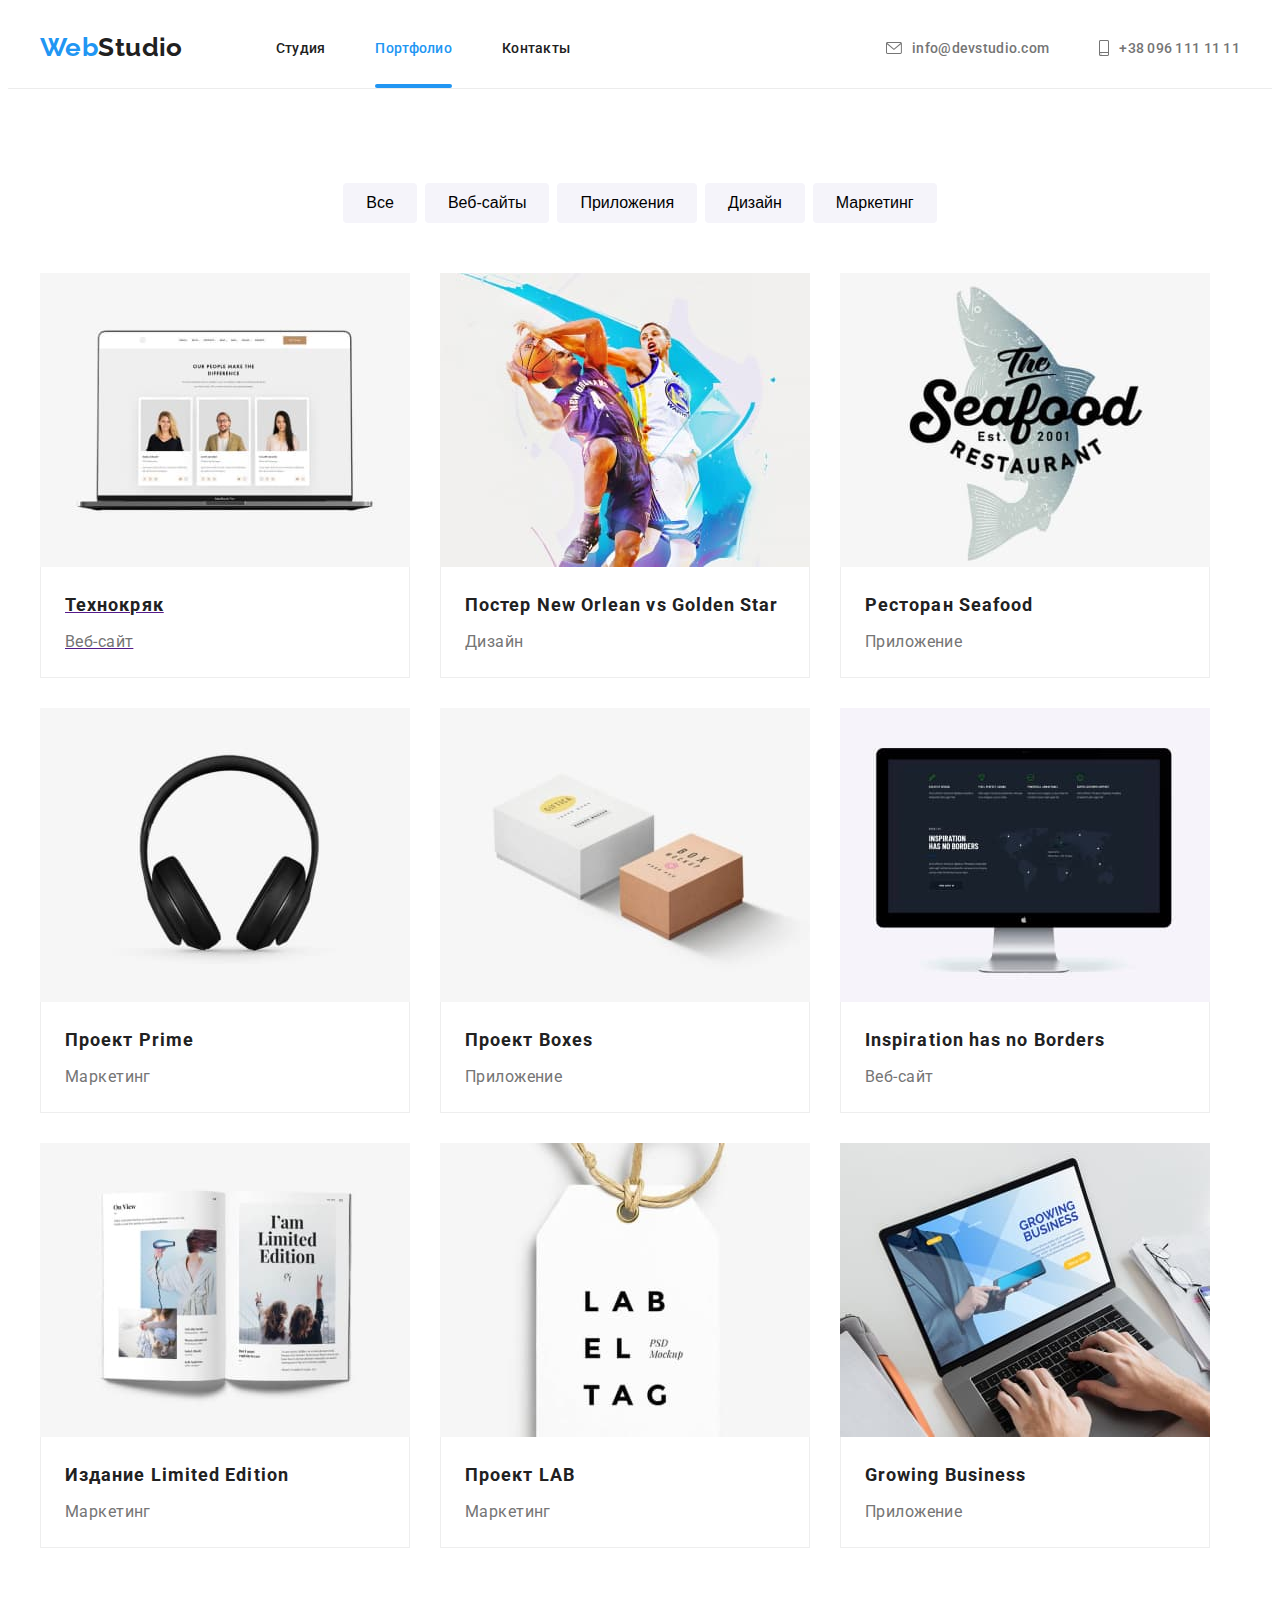
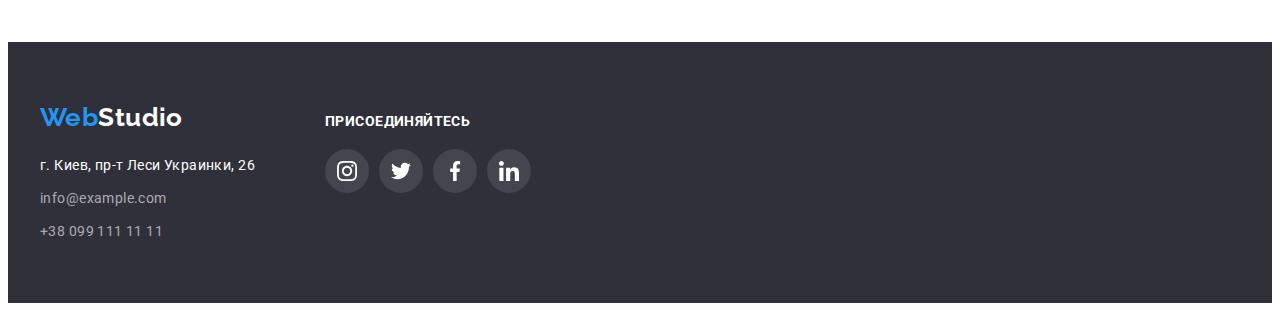
==== commit 0f307478: "hw_5_mentor_3" ====
--- a/portfolio.html
+++ b/portfolio.html
@@ -87,7 +87,7 @@
           <!--menu-->
           <ul class="portfolio-menu list">
             <li class="portfolio-m-item">
-              <a class="portfolio-m-link link" href="">
+              <a class="portfolio-m-link" href="">
                 <div class="portfolio-m-overlay">
                   <img
                     class="portfolio-m-img"
--- a/css/styles.css
+++ b/css/styles.css
@@ -548,9 +548,9 @@
     margin-bottom: 0;
 }
 
-portfolio-m-link {
+.portfolio-m-link {
     transition: box-shadow var(--trnstn);
-}
+    }
 
 .portfolio-m-link:hover,
 .portfolio-m-link:focus {
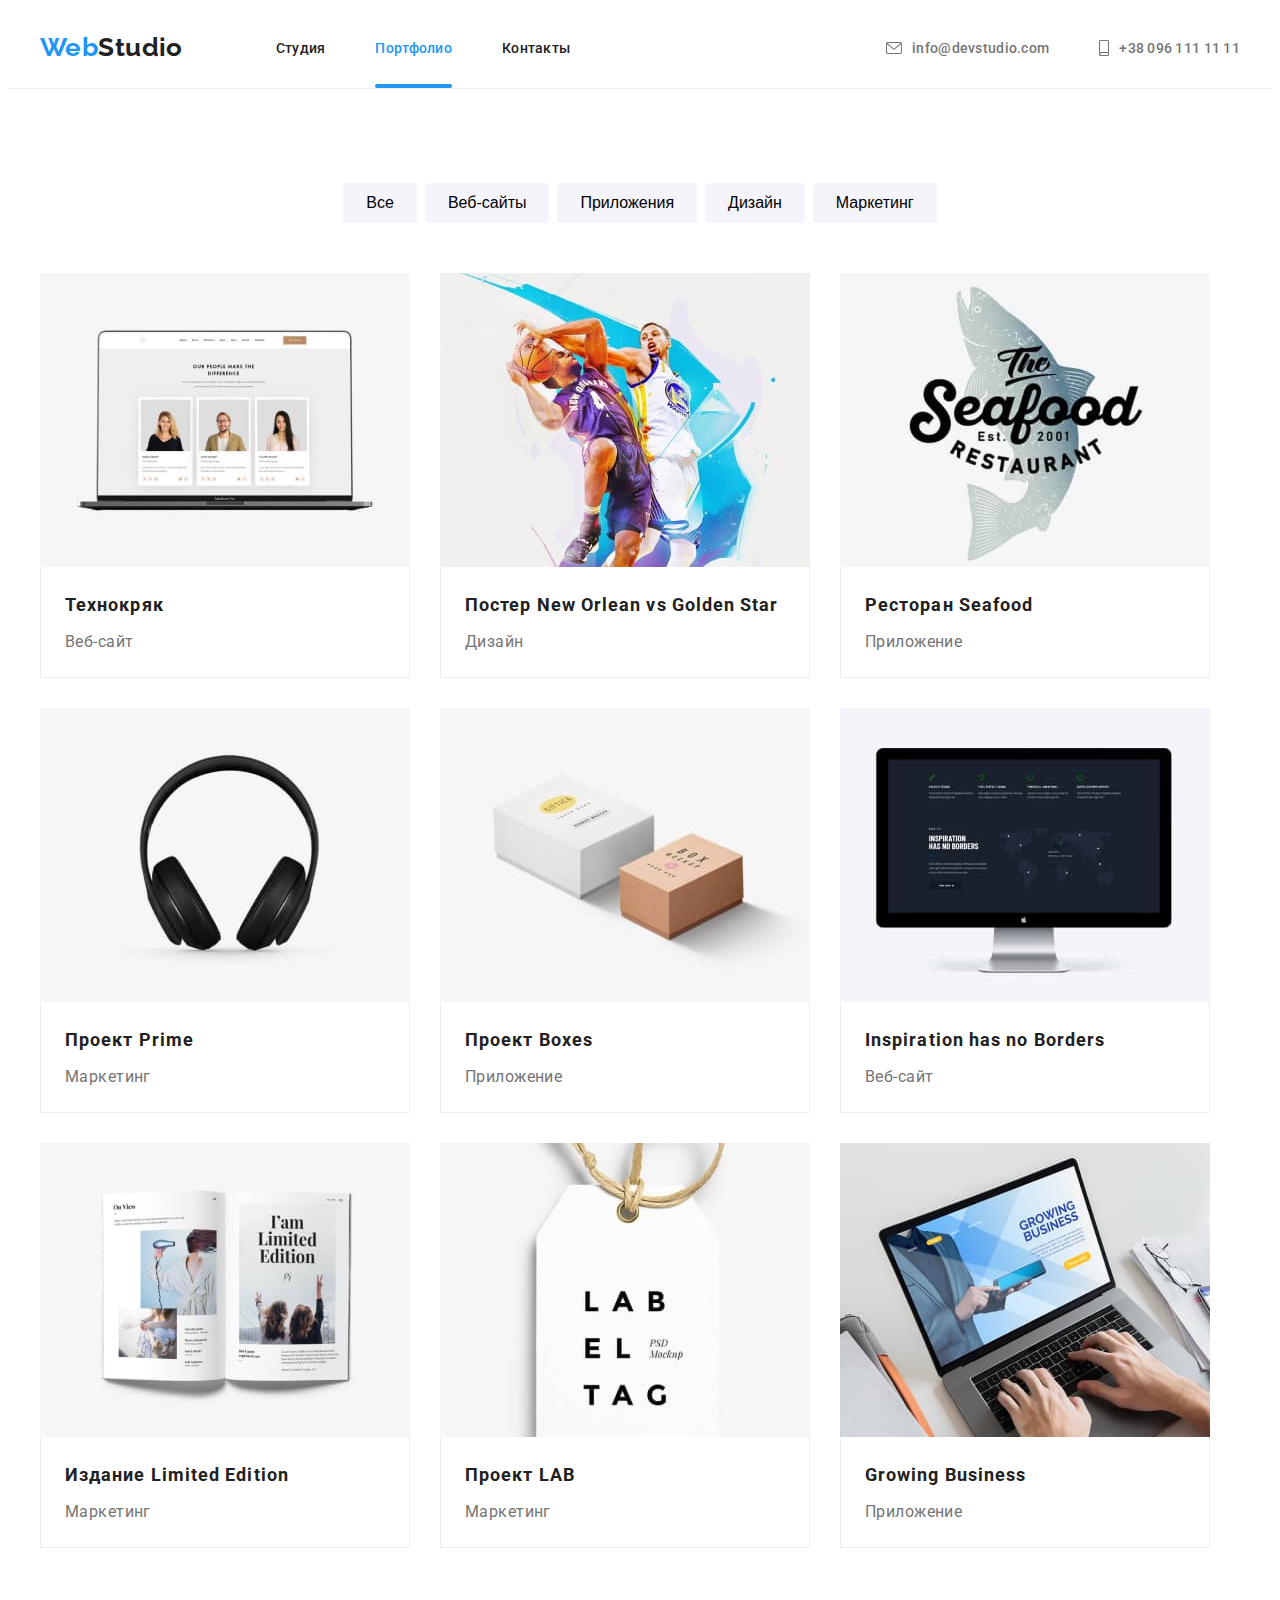
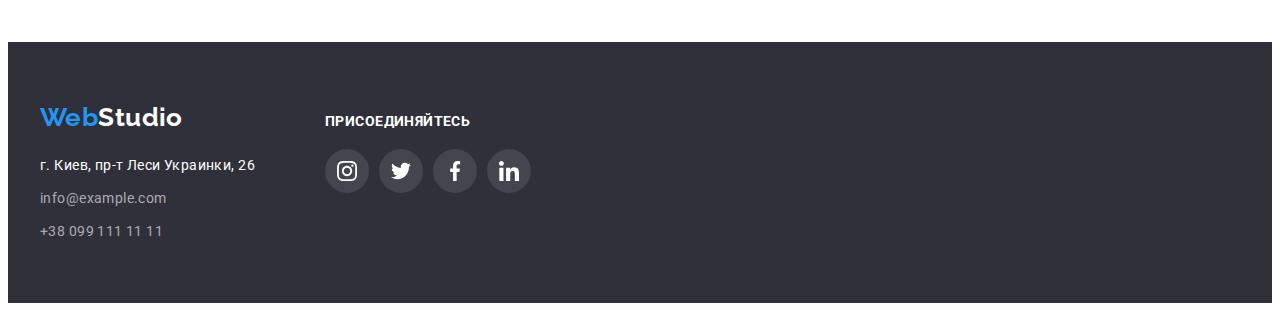
==== commit 186d48d3: "hw_5_mentor_4" ====
--- a/portfolio.html
+++ b/portfolio.html
@@ -87,7 +87,7 @@
           <!--menu-->
           <ul class="portfolio-menu list">
             <li class="portfolio-m-item">
-              <a class="portfolio-m-link" href="">
+              <a class="portfolio-m-link link" href="">
                 <div class="portfolio-m-overlay">
                   <img
                     class="portfolio-m-img"
